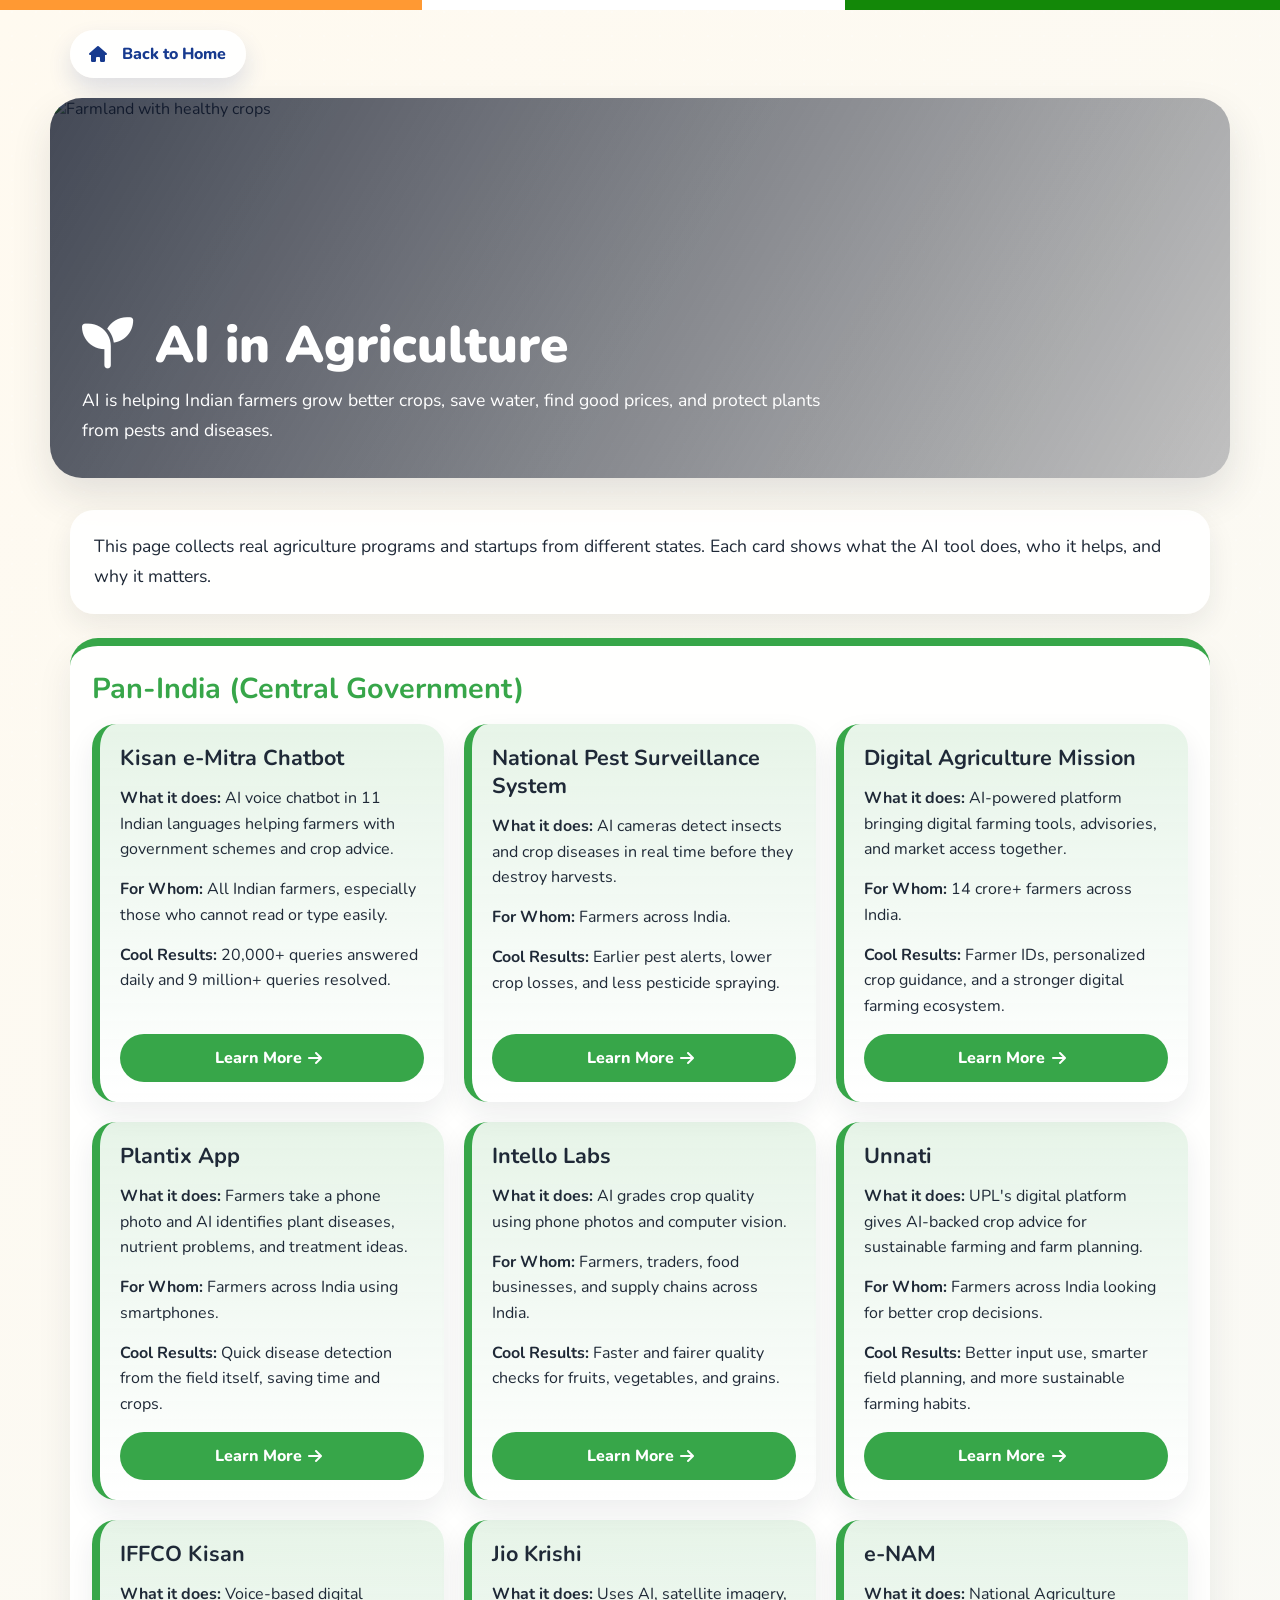
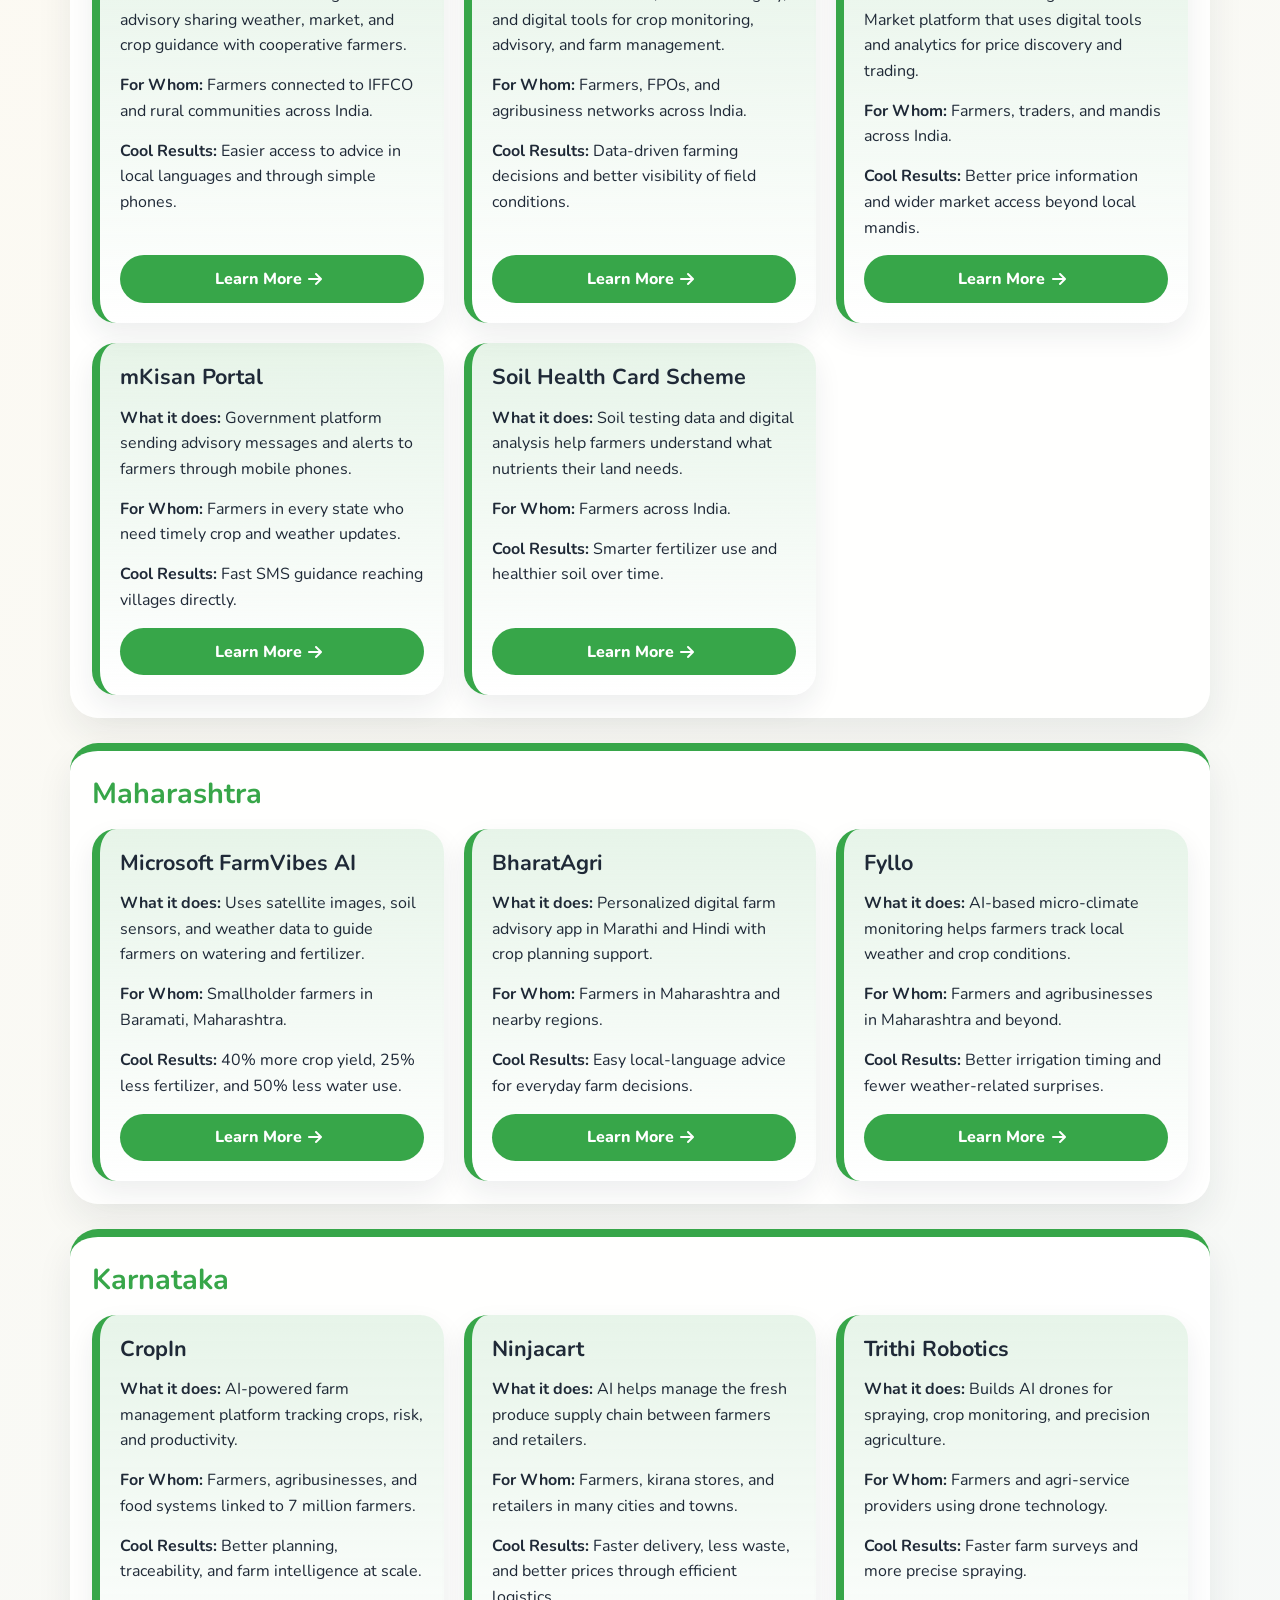
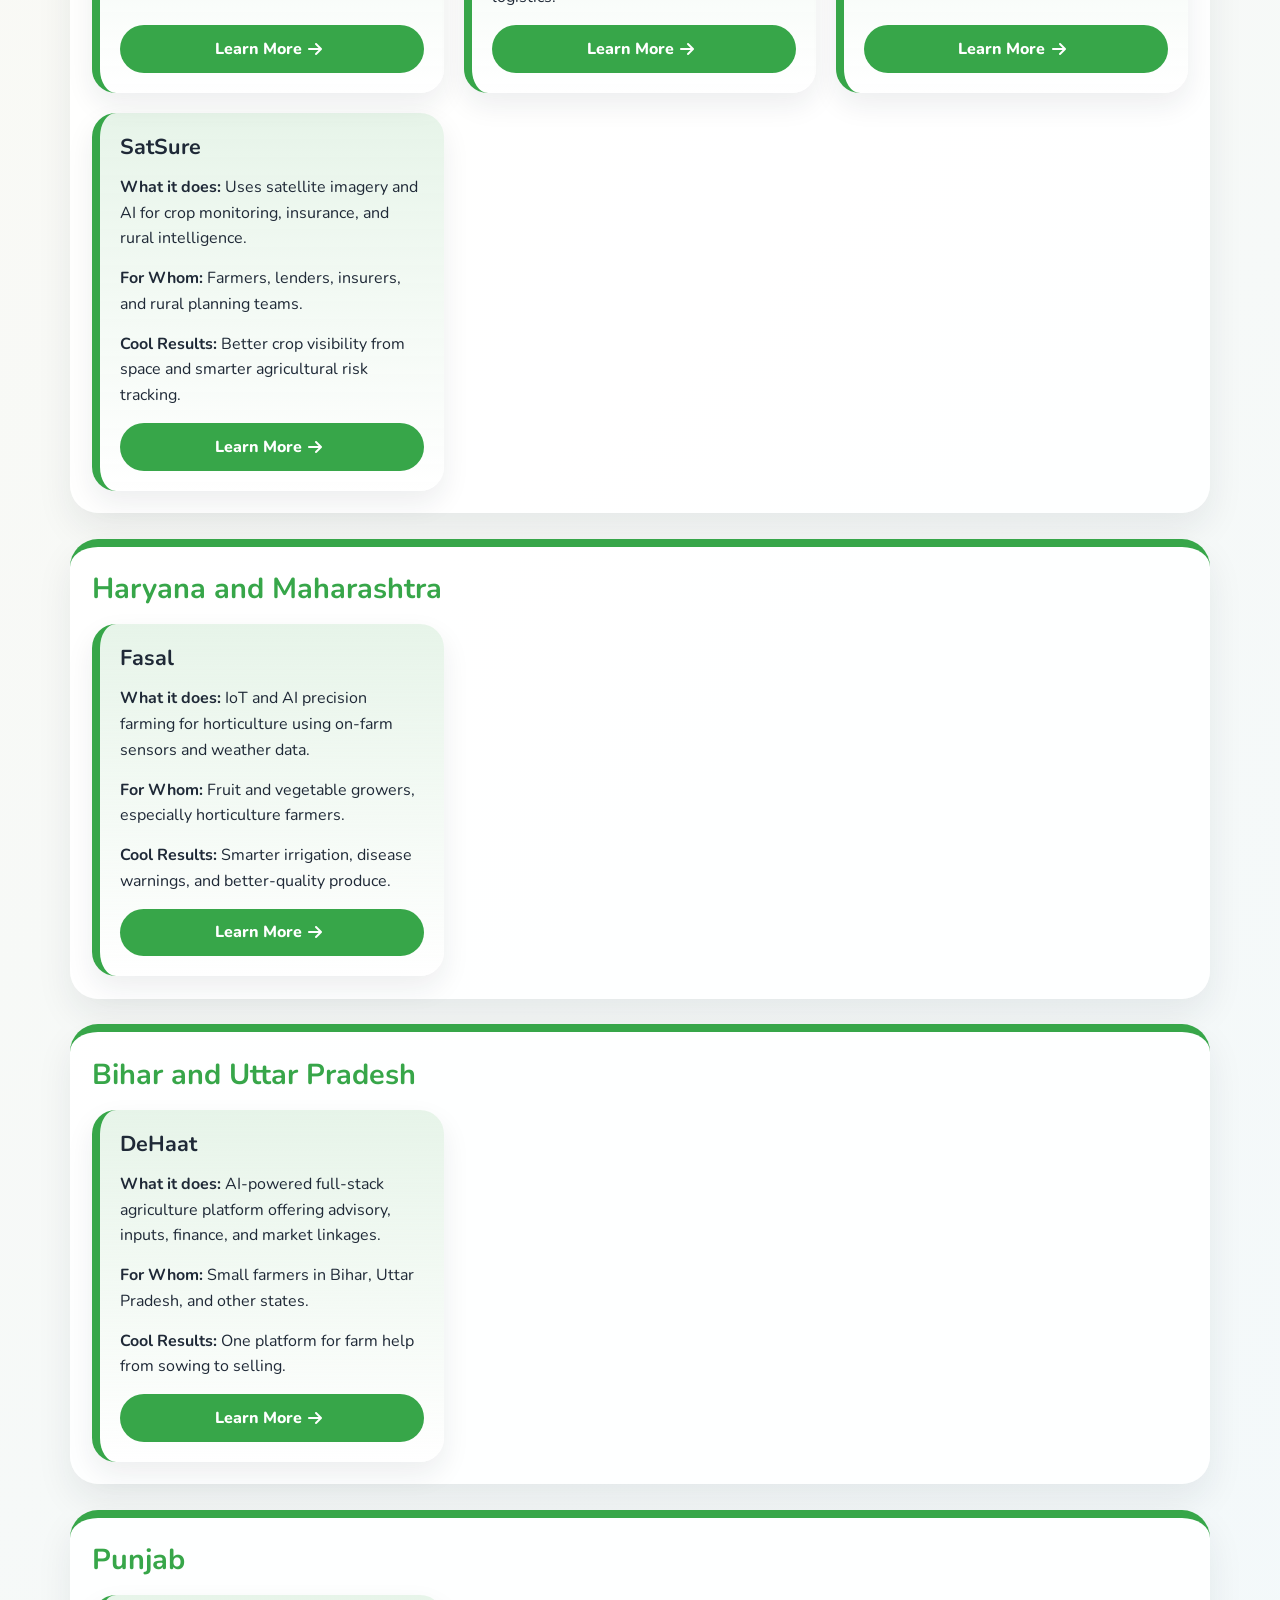
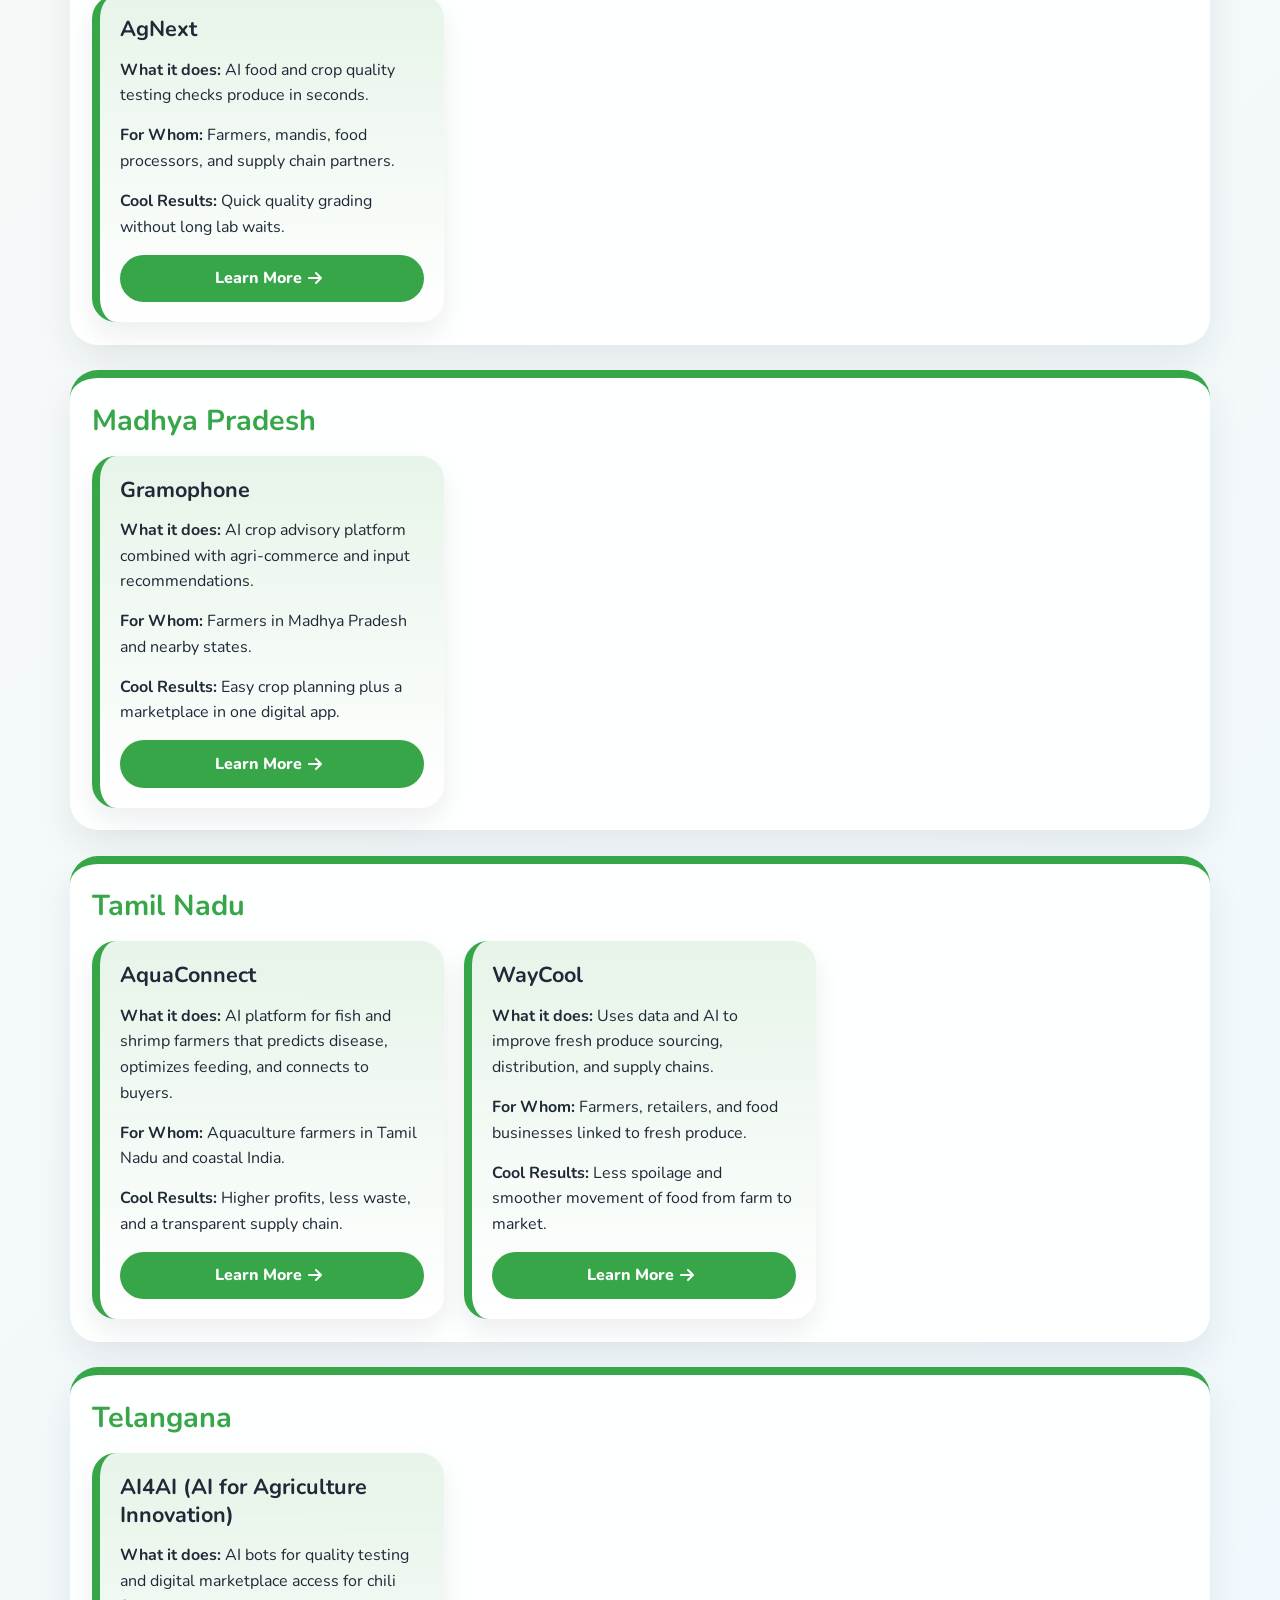
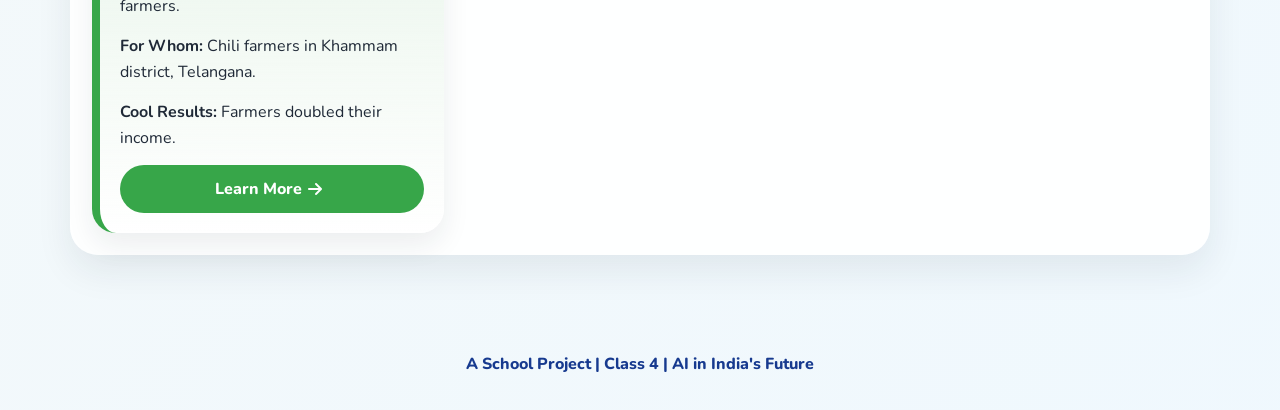
==== agriculture.html @ e77ab3bb "AI in India - school project website Co-authored-by: Copilot <223556219+Copilot@users.noreply.github" ====
<!DOCTYPE html>
<html lang="en">
<head>
    <meta charset="UTF-8">
    <meta name="viewport" content="width=device-width, initial-scale=1.0">
    <title>Agriculture | AI in India's Future</title>
    <link rel="preconnect" href="https://fonts.googleapis.com">
    <link rel="preconnect" href="https://fonts.gstatic.com" crossorigin>
    <link href="https://fonts.googleapis.com/css2?family=Nunito:wght@400;700;800;900&display=swap" rel="stylesheet">
    <link rel="stylesheet" href="https://cdnjs.cloudflare.com/ajax/libs/font-awesome/6.5.0/css/all.min.css">
    <link rel="stylesheet" href="style.css">
</head>
<body class="page-theme page-agriculture">
    <div class="tricolor-strip"></div>
    <header class="page-header">
        <a class="back-home" href="index.html"><i class="fas fa-home"></i> Back to Home</a>
    </header>

    <section class="hero-banner reveal">
        <img src="https://images.unsplash.com/photo-1625246333195-78d9c38ad449?w=1200&h=400&fit=crop" alt="Farmland with healthy crops">
        <div class="hero-overlay"></div>
        <div class="hero-text">
            <h1><i class="fas fa-seedling"></i> AI in Agriculture</h1>
            <p>AI is helping Indian farmers grow better crops, save water, find good prices, and protect plants from pests and diseases.</p>
        </div>
    </section>

    <main class="page-content">
        <section class="page-intro reveal">
            This page collects real agriculture programs and startups from different states. Each card shows what the AI tool does, who it helps, and why it matters.
        </section>

        <section class="state-section reveal">
            <h2 class="state-title">Pan-India (Central Government)</h2>
            <div class="program-grid">
                <article class="program-card"><h3>Kisan e-Mitra Chatbot</h3><p><strong> What it does:</strong> AI voice chatbot in 11 Indian languages helping farmers with government schemes and crop advice.</p><p><strong> For Whom:</strong> All Indian farmers, especially those who cannot read or type easily.</p><p><strong> Cool Results:</strong> 20,000+ queries answered daily and 9 million+ queries resolved.</p><a class="learn-more" href="https://pmkisan.gov.in" target="_blank" rel="noopener noreferrer">Learn More <i class="fas fa-arrow-right"></i></a></article>
                <article class="program-card"><h3>National Pest Surveillance System</h3><p><strong> What it does:</strong> AI cameras detect insects and crop diseases in real time before they destroy harvests.</p><p><strong> For Whom:</strong> Farmers across India.</p><p><strong> Cool Results:</strong> Earlier pest alerts, lower crop losses, and less pesticide spraying.</p><a class="learn-more" href="https://agriwelfare.gov.in" target="_blank" rel="noopener noreferrer">Learn More <i class="fas fa-arrow-right"></i></a></article>
                <article class="program-card"><h3>Digital Agriculture Mission</h3><p><strong> What it does:</strong> AI-powered platform bringing digital farming tools, advisories, and market access together.</p><p><strong> For Whom:</strong> 14 crore+ farmers across India.</p><p><strong> Cool Results:</strong> Farmer IDs, personalized crop guidance, and a stronger digital farming ecosystem.</p><a class="learn-more" href="https://agriwelfare.gov.in" target="_blank" rel="noopener noreferrer">Learn More <i class="fas fa-arrow-right"></i></a></article>
                <article class="program-card"><h3>Plantix App</h3><p><strong> What it does:</strong> Farmers take a phone photo and AI identifies plant diseases, nutrient problems, and treatment ideas.</p><p><strong> For Whom:</strong> Farmers across India using smartphones.</p><p><strong> Cool Results:</strong> Quick disease detection from the field itself, saving time and crops.</p><a class="learn-more" href="https://plantix.net" target="_blank" rel="noopener noreferrer">Learn More <i class="fas fa-arrow-right"></i></a></article>
                <article class="program-card"><h3>Intello Labs</h3><p><strong> What it does:</strong> AI grades crop quality using phone photos and computer vision.</p><p><strong> For Whom:</strong> Farmers, traders, food businesses, and supply chains across India.</p><p><strong> Cool Results:</strong> Faster and fairer quality checks for fruits, vegetables, and grains.</p><a class="learn-more" href="https://www.intellolabs.com" target="_blank" rel="noopener noreferrer">Learn More <i class="fas fa-arrow-right"></i></a></article>
                <article class="program-card"><h3>Unnati</h3><p><strong> What it does:</strong> UPL's digital platform gives AI-backed crop advice for sustainable farming and farm planning.</p><p><strong> For Whom:</strong> Farmers across India looking for better crop decisions.</p><p><strong> Cool Results:</strong> Better input use, smarter field planning, and more sustainable farming habits.</p><a class="learn-more" href="https://www.upl-ltd.com" target="_blank" rel="noopener noreferrer">Learn More <i class="fas fa-arrow-right"></i></a></article>
                <article class="program-card"><h3>IFFCO Kisan</h3><p><strong> What it does:</strong> Voice-based digital advisory sharing weather, market, and crop guidance with cooperative farmers.</p><p><strong> For Whom:</strong> Farmers connected to IFFCO and rural communities across India.</p><p><strong> Cool Results:</strong> Easier access to advice in local languages and through simple phones.</p><a class="learn-more" href="https://www.iffcokisan.com" target="_blank" rel="noopener noreferrer">Learn More <i class="fas fa-arrow-right"></i></a></article>
                <article class="program-card"><h3>Jio Krishi</h3><p><strong> What it does:</strong> Uses AI, satellite imagery, and digital tools for crop monitoring, advisory, and farm management.</p><p><strong> For Whom:</strong> Farmers, FPOs, and agribusiness networks across India.</p><p><strong> Cool Results:</strong> Data-driven farming decisions and better visibility of field conditions.</p><a class="learn-more" href="https://jiokrishi.com" target="_blank" rel="noopener noreferrer">Learn More <i class="fas fa-arrow-right"></i></a></article>
                <article class="program-card"><h3>e-NAM</h3><p><strong> What it does:</strong> National Agriculture Market platform that uses digital tools and analytics for price discovery and trading.</p><p><strong> For Whom:</strong> Farmers, traders, and mandis across India.</p><p><strong> Cool Results:</strong> Better price information and wider market access beyond local mandis.</p><a class="learn-more" href="https://enam.gov.in" target="_blank" rel="noopener noreferrer">Learn More <i class="fas fa-arrow-right"></i></a></article>
                <article class="program-card"><h3>mKisan Portal</h3><p><strong> What it does:</strong> Government platform sending advisory messages and alerts to farmers through mobile phones.</p><p><strong> For Whom:</strong> Farmers in every state who need timely crop and weather updates.</p><p><strong> Cool Results:</strong> Fast SMS guidance reaching villages directly.</p><a class="learn-more" href="https://mkisan.gov.in" target="_blank" rel="noopener noreferrer">Learn More <i class="fas fa-arrow-right"></i></a></article>
                <article class="program-card"><h3>Soil Health Card Scheme</h3><p><strong> What it does:</strong> Soil testing data and digital analysis help farmers understand what nutrients their land needs.</p><p><strong> For Whom:</strong> Farmers across India.</p><p><strong> Cool Results:</strong> Smarter fertilizer use and healthier soil over time.</p><a class="learn-more" href="https://soilhealth.dac.gov.in" target="_blank" rel="noopener noreferrer">Learn More <i class="fas fa-arrow-right"></i></a></article>
            </div>
        </section>

        <section class="state-section reveal">
            <h2 class="state-title">Maharashtra</h2>
            <div class="program-grid">
                <article class="program-card"><h3>Microsoft FarmVibes AI</h3><p><strong> What it does:</strong> Uses satellite images, soil sensors, and weather data to guide farmers on watering and fertilizer.</p><p><strong> For Whom:</strong> Smallholder farmers in Baramati, Maharashtra.</p><p><strong> Cool Results:</strong> 40% more crop yield, 25% less fertilizer, and 50% less water use.</p><a class="learn-more" href="https://github.com/microsoft/farmvibes-ai" target="_blank" rel="noopener noreferrer">Learn More <i class="fas fa-arrow-right"></i></a></article>
                <article class="program-card"><h3>BharatAgri</h3><p><strong> What it does:</strong> Personalized digital farm advisory app in Marathi and Hindi with crop planning support.</p><p><strong> For Whom:</strong> Farmers in Maharashtra and nearby regions.</p><p><strong> Cool Results:</strong> Easy local-language advice for everyday farm decisions.</p><a class="learn-more" href="https://bharatagri.app" target="_blank" rel="noopener noreferrer">Learn More <i class="fas fa-arrow-right"></i></a></article>
                <article class="program-card"><h3>Fyllo</h3><p><strong> What it does:</strong> AI-based micro-climate monitoring helps farmers track local weather and crop conditions.</p><p><strong> For Whom:</strong> Farmers and agribusinesses in Maharashtra and beyond.</p><p><strong> Cool Results:</strong> Better irrigation timing and fewer weather-related surprises.</p><a class="learn-more" href="https://fyllo.in" target="_blank" rel="noopener noreferrer">Learn More <i class="fas fa-arrow-right"></i></a></article>
            </div>
        </section>

        <section class="state-section reveal">
            <h2 class="state-title">Karnataka</h2>
            <div class="program-grid">
                <article class="program-card"><h3>CropIn</h3><p><strong> What it does:</strong> AI-powered farm management platform tracking crops, risk, and productivity.</p><p><strong> For Whom:</strong> Farmers, agribusinesses, and food systems linked to 7 million farmers.</p><p><strong> Cool Results:</strong> Better planning, traceability, and farm intelligence at scale.</p><a class="learn-more" href="https://www.cropin.com" target="_blank" rel="noopener noreferrer">Learn More <i class="fas fa-arrow-right"></i></a></article>
                <article class="program-card"><h3>Ninjacart</h3><p><strong> What it does:</strong> AI helps manage the fresh produce supply chain between farmers and retailers.</p><p><strong> For Whom:</strong> Farmers, kirana stores, and retailers in many cities and towns.</p><p><strong> Cool Results:</strong> Faster delivery, less waste, and better prices through efficient logistics.</p><a class="learn-more" href="https://www.ninjacart.com" target="_blank" rel="noopener noreferrer">Learn More <i class="fas fa-arrow-right"></i></a></article>
                <article class="program-card"><h3>Trithi Robotics</h3><p><strong> What it does:</strong> Builds AI drones for spraying, crop monitoring, and precision agriculture.</p><p><strong> For Whom:</strong> Farmers and agri-service providers using drone technology.</p><p><strong> Cool Results:</strong> Faster farm surveys and more precise spraying.</p><a class="learn-more" href="https://www.startupindia.gov.in" target="_blank" rel="noopener noreferrer">Learn More <i class="fas fa-arrow-right"></i></a></article>
                <article class="program-card"><h3>SatSure</h3><p><strong> What it does:</strong> Uses satellite imagery and AI for crop monitoring, insurance, and rural intelligence.</p><p><strong> For Whom:</strong> Farmers, lenders, insurers, and rural planning teams.</p><p><strong> Cool Results:</strong> Better crop visibility from space and smarter agricultural risk tracking.</p><a class="learn-more" href="https://www.satsure.co" target="_blank" rel="noopener noreferrer">Learn More <i class="fas fa-arrow-right"></i></a></article>
            </div>
        </section>

        <section class="state-section reveal">
            <h2 class="state-title">Haryana and Maharashtra</h2>
            <div class="program-grid">
                <article class="program-card"><h3>Fasal</h3><p><strong> What it does:</strong> IoT and AI precision farming for horticulture using on-farm sensors and weather data.</p><p><strong> For Whom:</strong> Fruit and vegetable growers, especially horticulture farmers.</p><p><strong> Cool Results:</strong> Smarter irrigation, disease warnings, and better-quality produce.</p><a class="learn-more" href="https://fasal.co" target="_blank" rel="noopener noreferrer">Learn More <i class="fas fa-arrow-right"></i></a></article>
            </div>
        </section>

        <section class="state-section reveal">
            <h2 class="state-title">Bihar and Uttar Pradesh</h2>
            <div class="program-grid">
                <article class="program-card"><h3>DeHaat</h3><p><strong> What it does:</strong> AI-powered full-stack agriculture platform offering advisory, inputs, finance, and market linkages.</p><p><strong> For Whom:</strong> Small farmers in Bihar, Uttar Pradesh, and other states.</p><p><strong> Cool Results:</strong> One platform for farm help from sowing to selling.</p><a class="learn-more" href="https://www.dehaat.com" target="_blank" rel="noopener noreferrer">Learn More <i class="fas fa-arrow-right"></i></a></article>
            </div>
        </section>

        <section class="state-section reveal">
            <h2 class="state-title">Punjab</h2>
            <div class="program-grid">
                <article class="program-card"><h3>AgNext</h3><p><strong> What it does:</strong> AI food and crop quality testing checks produce in seconds.</p><p><strong> For Whom:</strong> Farmers, mandis, food processors, and supply chain partners.</p><p><strong> Cool Results:</strong> Quick quality grading without long lab waits.</p><a class="learn-more" href="https://www.agnext.com" target="_blank" rel="noopener noreferrer">Learn More <i class="fas fa-arrow-right"></i></a></article>
            </div>
        </section>

        <section class="state-section reveal">
            <h2 class="state-title">Madhya Pradesh</h2>
            <div class="program-grid">
                <article class="program-card"><h3>Gramophone</h3><p><strong> What it does:</strong> AI crop advisory platform combined with agri-commerce and input recommendations.</p><p><strong> For Whom:</strong> Farmers in Madhya Pradesh and nearby states.</p><p><strong> Cool Results:</strong> Easy crop planning plus a marketplace in one digital app.</p><a class="learn-more" href="https://agriwelfare.gov.in" target="_blank" rel="noopener noreferrer">Learn More <i class="fas fa-arrow-right"></i></a></article>
            </div>
        </section>

        <section class="state-section reveal">
            <h2 class="state-title">Tamil Nadu</h2>
            <div class="program-grid">
                <article class="program-card"><h3>AquaConnect</h3><p><strong> What it does:</strong> AI platform for fish and shrimp farmers that predicts disease, optimizes feeding, and connects to buyers.</p><p><strong> For Whom:</strong> Aquaculture farmers in Tamil Nadu and coastal India.</p><p><strong> Cool Results:</strong> Higher profits, less waste, and a transparent supply chain.</p><a class="learn-more" href="https://aquaconnect.blue" target="_blank" rel="noopener noreferrer">Learn More <i class="fas fa-arrow-right"></i></a></article>
                <article class="program-card"><h3>WayCool</h3><p><strong> What it does:</strong> Uses data and AI to improve fresh produce sourcing, distribution, and supply chains.</p><p><strong> For Whom:</strong> Farmers, retailers, and food businesses linked to fresh produce.</p><p><strong> Cool Results:</strong> Less spoilage and smoother movement of food from farm to market.</p><a class="learn-more" href="https://startuptn.in" target="_blank" rel="noopener noreferrer">Learn More <i class="fas fa-arrow-right"></i></a></article>
            </div>
        </section>

        <section class="state-section reveal">
            <h2 class="state-title">Telangana</h2>
            <div class="program-grid">
                <article class="program-card"><h3>AI4AI (AI for Agriculture Innovation)</h3><p><strong> What it does:</strong> AI bots for quality testing and digital marketplace access for chili farmers.</p><p><strong> For Whom:</strong> Chili farmers in Khammam district, Telangana.</p><p><strong> Cool Results:</strong> Farmers doubled their income.</p><a class="learn-more" href="https://initiatives.weforum.org/ai4ai/home" target="_blank" rel="noopener noreferrer">Learn More <i class="fas fa-arrow-right"></i></a></article>
            </div>
        </section>
    </main>

    <footer class="site-footer"><p>A School Project | Class 4 | AI in India's Future</p></footer>
    <script src="script.js"></script>
</body>
</html>
---- style.css ----
:root {
    --saffron: #ff9933;
    --green: #138808;
    --navy: #173a8f;
    --ink: #1f2937;
    --white: #ffffff;
    --shadow: 0 18px 40px rgba(31, 41, 55, 0.12);
}

* {
    box-sizing: border-box;
    margin: 0;
    padding: 0;
}

html {
    scroll-behavior: smooth;
}

body {
    font-family: 'Nunito', sans-serif;
    color: var(--ink);
    min-height: 100vh;
    overflow-x: hidden;
    background: linear-gradient(135deg, #fffaf0, #eef8ff, #f6f0ff);
    background-size: 220% 220%;
    animation: dreamyBackground 16s ease infinite;
}

body::before {
    content: "";
    position: fixed;
    inset: 0;
    pointer-events: none;
    background-image: radial-gradient(rgba(255, 255, 255, 0.7) 1px, transparent 1px);
    background-size: 24px 24px;
    opacity: 0.35;
}

a {
    color: inherit;
    text-decoration: none;
}

img {
    display: block;
    width: 100%;
    max-width: 100%;
}

.tricolor-strip {
    height: 10px;
    background: linear-gradient(90deg, var(--saffron) 0%, var(--saffron) 33%, #ffffff 33%, #ffffff 66%, var(--green) 66%, var(--green) 100%);
}

.home-header,
.page-header,
.page-content,
.site-footer {
    position: relative;
    z-index: 1;
}

.home-header {
    max-width: 1100px;
    margin: 0 auto;
    padding: 2.5rem 1.25rem 1rem;
    text-align: center;
}

.eyebrow {
    display: inline-block;
    padding: 0.45rem 1rem;
    border-radius: 999px;
    background: rgba(255, 255, 255, 0.8);
    color: var(--navy);
    font-weight: 800;
    margin-bottom: 1rem;
}

.home-header h1,
.hero-text h1 {
    font-size: clamp(2rem, 4vw, 3.4rem);
    line-height: 1.1;
    font-weight: 900;
}

.home-header h1 i,
.hero-text h1 i,
.home-section-title i,
.back-home i,
.learn-more i,
.program-card strong i {
    margin-right: 0.45rem;
}

.home-subtitle,
.hero-text p,
.page-intro {
    font-size: 1.1rem;
    line-height: 1.7;
}

.home-subtitle {
    max-width: 700px;
    margin: 1rem auto 0;
}

.home-main {
    max-width: 1180px;
    margin: 0 auto;
    padding: 1rem 1.25rem 3rem;
}

.tile-grid {
    display: grid;
    grid-template-columns: 1fr;
    gap: 1.5rem;
}

.category-tile {
    position: relative;
    overflow: hidden;
    border-radius: 28px;
    background: rgba(255, 255, 255, 0.96);
    box-shadow: var(--shadow);
    border: 4px solid transparent;
    transition: transform 0.25s ease, box-shadow 0.25s ease;
}

.category-tile:hover,
.category-tile:focus-visible,
.program-card:hover,
.learn-more:hover,
.back-home:hover {
    transform: translateY(-8px);
}

.category-tile:hover,
.category-tile:focus-visible,
.program-card:hover {
    box-shadow: 0 24px 50px rgba(31, 41, 55, 0.18);
}

.category-tile img {
    height: 210px;
    object-fit: cover;
}

.tile-icon {
    position: absolute;
    top: 16px;
    right: 16px;
    width: 58px;
    height: 58px;
    display: grid;
    place-items: center;
    border-radius: 50%;
    font-size: 1.75rem;
    background: rgba(255, 255, 255, 0.92);
    box-shadow: 0 8px 20px rgba(31, 41, 55, 0.14);
}

.tile-content {
    padding: 1.25rem 1.25rem 1.5rem;
}

.tile-content h2 {
    font-size: 1.7rem;
    margin-bottom: 0.45rem;
}

.tile-content p {
    font-size: 1rem;
    line-height: 1.6;
}

.tile-agriculture { border-color: #37a649; }
.tile-healthcare { border-color: #e04c4c; }
.tile-education { border-color: #3c7df0; }
.tile-entrepreneurship { border-color: #f59332; }
.tile-environment { border-color: #1aa7a1; }
.tile-finance { border-color: #8f55d9; }

.page-theme {
    --accent: #3c7df0;
    --accent-soft: rgba(60, 125, 240, 0.1);
}

.page-agriculture { --accent: #37a649; --accent-soft: rgba(55, 166, 73, 0.12); }
.page-healthcare { --accent: #e04c4c; --accent-soft: rgba(224, 76, 76, 0.12); }
.page-education { --accent: #3c7df0; --accent-soft: rgba(60, 125, 240, 0.12); }
.page-entrepreneurship { --accent: #f59332; --accent-soft: rgba(245, 147, 50, 0.14); }
.page-environment { --accent: #1aa7a1; --accent-soft: rgba(26, 167, 161, 0.14); }
.page-finance { --accent: #8f55d9; --accent-soft: rgba(143, 85, 217, 0.14); }

.page-header {
    max-width: 1180px;
    margin: 0 auto;
    padding: 1.25rem 1.25rem 0;
}

.back-home {
    display: inline-flex;
    align-items: center;
    gap: 0.5rem;
    min-height: 44px;
    padding: 0.8rem 1.2rem;
    border-radius: 999px;
    background: rgba(255, 255, 255, 0.92);
    color: var(--navy);
    font-weight: 800;
    box-shadow: 0 12px 25px rgba(23, 58, 143, 0.14);
    transition: transform 0.25s ease, box-shadow 0.25s ease;
}

.hero-banner {
    position: relative;
    max-width: 1180px;
    margin: 1.25rem auto 2rem;
    border-radius: 32px;
    overflow: hidden;
    box-shadow: var(--shadow);
}

.hero-banner img {
    height: min(45vw, 380px);
    min-height: 260px;
    object-fit: cover;
}

.hero-overlay {
    position: absolute;
    inset: 0;
    background: linear-gradient(120deg, rgba(15, 23, 42, 0.78), rgba(15, 23, 42, 0.25));
}

.hero-text {
    position: absolute;
    left: 2rem;
    right: 2rem;
    bottom: 2rem;
    color: var(--white);
}

.hero-text p {
    max-width: 760px;
    margin-top: 0.75rem;
}

.page-content {
    max-width: 1180px;
    margin: 0 auto;
    padding: 0 1.25rem 3rem;
}

.page-intro {
    background: rgba(255, 255, 255, 0.88);
    border-radius: 24px;
    padding: 1.4rem 1.5rem;
    margin-bottom: 1.5rem;
    box-shadow: 0 12px 28px rgba(31, 41, 55, 0.08);
}

.state-section {
    background: rgba(255, 255, 255, 0.9);
    border-radius: 28px;
    padding: 1.4rem;
    margin-bottom: 1.6rem;
    border-top: 8px solid var(--accent);
    box-shadow: 0 16px 36px rgba(31, 41, 55, 0.08);
}

.state-title {
    font-size: 1.8rem;
    color: var(--accent);
    margin-bottom: 1rem;
}

.program-grid {
    display: grid;
    grid-template-columns: 1fr;
    gap: 1.25rem;
}

.program-card {
    display: flex;
    flex-direction: column;
    gap: 0.9rem;
    background: linear-gradient(180deg, var(--accent-soft), rgba(255, 255, 255, 0.96));
    border-radius: 24px;
    padding: 1.25rem;
    border-left: 8px solid var(--accent);
    box-shadow: 0 12px 28px rgba(31, 41, 55, 0.08);
    transition: transform 0.25s ease, box-shadow 0.25s ease;
}

.program-card h3 {
    font-size: 1.35rem;
    line-height: 1.3;
}

.program-card p {
    line-height: 1.6;
}

.learn-more {
    margin-top: auto;
    display: inline-flex;
    align-items: center;
    justify-content: center;
    gap: 0.4rem;
    min-height: 44px;
    padding: 0.8rem 1.2rem;
    border-radius: 999px;
    background: var(--accent);
    color: var(--white);
    font-weight: 800;
    transition: transform 0.25s ease, opacity 0.25s ease;
}

.learn-more:hover {
    opacity: 0.92;
}

.site-footer {
    text-align: center;
    padding: 1.5rem 1rem 2.2rem;
    font-weight: 800;
    color: var(--navy);
}

.reveal {
    opacity: 0;
    transform: translateY(24px);
    transition: opacity 0.6s ease, transform 0.6s ease;
}

.reveal.visible {
    opacity: 1;
    transform: translateY(0);
}

.home-tagline {
    margin-top: 0.75rem;
    color: var(--navy);
    font-weight: 700;
}

.home-section {
    margin-bottom: 2rem;
    padding: 1.5rem;
    border-radius: 28px;
    background: rgba(255, 255, 255, 0.9);
    box-shadow: 0 16px 36px rgba(31, 41, 55, 0.08);
}

.home-section-title {
    text-align: center;
    font-size: clamp(1.7rem, 3vw, 2.3rem);
    color: var(--navy);
    margin-bottom: 1.25rem;
}

.ai-explanation {
    display: grid;
    grid-template-columns: minmax(0, 1fr) 120px;
    gap: 1.25rem;
    align-items: center;
    background: linear-gradient(135deg, rgba(55, 166, 73, 0.12), rgba(60, 125, 240, 0.08));
    border-radius: 24px;
    padding: 1.5rem;
}

.ai-text p + p {
    margin-top: 0.85rem;
}

.ai-icon {
    display: grid;
    place-items: center;
    width: 110px;
    height: 110px;
    margin: 0 auto;
    border-radius: 50%;
    font-size: 2.5rem;
    background: rgba(255, 255, 255, 0.95);
    box-shadow: 0 10px 24px rgba(31, 41, 55, 0.12);
}

.mission-box {
    border-radius: 24px;
    padding: 1.5rem;
    text-align: center;
    background: linear-gradient(135deg, rgba(23, 58, 143, 0.92), rgba(60, 125, 240, 0.82));
    color: var(--white);
}

.mission-box p + p {
    margin-top: 0.9rem;
}

.mission-quote {
    font-weight: 800;
    color: #fff4a8;
}

.facts-grid {
    display: grid;
    grid-template-columns: 1fr;
    gap: 1rem;
}

.fact {
    padding: 1rem 1.1rem;
    border-radius: 20px;
    background: linear-gradient(180deg, rgba(255, 255, 255, 0.95), rgba(238, 248, 255, 0.95));
    box-shadow: 0 12px 24px rgba(31, 41, 55, 0.08);
    font-weight: 700;
    line-height: 1.6;
    text-align: center;
}

.audio-player-card {
    border-radius: 28px;
    padding: 2rem;
    background: linear-gradient(135deg, #ffb347, #ffd76a, #fff0bf);
    box-shadow: 0 18px 36px rgba(245, 147, 50, 0.18);
    max-width: 700px;
    margin: 0 auto;
    text-align: center;
}

.audio-player-top {
    display: flex;
    justify-content: flex-start;
    align-items: center;
    gap: 1rem;
}

.audio-badge,
.audio-duration {
    font-weight: 800;
    color: #8a3f00;
}

.audio-duration {
    margin-top: 0.25rem;
}

.audio-emoji {
    font-size: 2.4rem;
}

.audio-description {
    margin-top: 1rem;
    line-height: 1.7;
}

.audio-controls {
    display: flex;
    align-items: center;
    justify-content: center;
    gap: 1rem;
    margin-top: 1.25rem;
}

.audio-play-button,
.audio-stop-button {
    border: none;
    font-family: inherit;
    font-weight: 800;
    cursor: pointer;
    min-height: 44px;
    transition: transform 0.25s ease, box-shadow 0.25s ease, opacity 0.25s ease;
}

.audio-play-button {
    width: 78px;
    height: 78px;
    border-radius: 50%;
    background: linear-gradient(135deg, #ff7a18, #ff4e50);
    color: var(--white);
    font-size: 2rem;
    box-shadow: 0 14px 28px rgba(255, 78, 80, 0.28);
}

.audio-stop-button {
    padding: 0.95rem 1.4rem;
    border-radius: 999px;
    background: rgba(255, 255, 255, 0.92);
    color: #8a3f00;
    box-shadow: 0 10px 24px rgba(138, 63, 0, 0.12);
}

.audio-play-button:hover,
.audio-stop-button:hover {
    transform: translateY(-3px);
}

.audio-play-button.is-speaking {
    animation: pulsePlayer 1.4s infinite;
}

.audio-status {
    margin-top: 1rem;
    font-weight: 800;
    color: #8a3f00;
}

@keyframes pulsePlayer {
    0% {
        box-shadow: 0 0 0 0 rgba(255, 78, 80, 0.35), 0 14px 28px rgba(255, 78, 80, 0.28);
    }
    70% {
        box-shadow: 0 0 0 18px rgba(255, 78, 80, 0), 0 14px 28px rgba(255, 78, 80, 0.28);
    }
    100% {
        box-shadow: 0 0 0 0 rgba(255, 78, 80, 0), 0 14px 28px rgba(255, 78, 80, 0.28);
    }
}

@keyframes dreamyBackground {
    0% { background-position: 0% 50%; }
    50% { background-position: 100% 50%; }
    100% { background-position: 0% 50%; }
}

@media (max-width: 480px) {
    .home-header,
    .home-main,
    .page-header,
    .page-content {
        padding-left: 1rem;
        padding-right: 1rem;
    }

    .home-header {
        padding-top: 1.75rem;
    }

    .home-header h1,
    .hero-text h1 {
        font-size: 1.9rem;
    }

    .home-subtitle,
    .hero-text p,
    .page-intro,
    .tile-content p,
    .program-card p,
    .fact,
    .audio-description {
        font-size: 0.98rem;
    }

    .home-section,
    .state-section,
    .page-intro,
    .audio-player-card {
        padding: 1rem;
        border-radius: 22px;
    }

    .hero-banner {
        border-radius: 24px;
        margin: 1rem auto 1.5rem;
    }

    .hero-banner img {
        min-height: 220px;
        height: 58vw;
    }

    .hero-text {
        left: 1rem;
        right: 1rem;
        bottom: 1rem;
    }

    .tile-content,
    .program-card {
        padding: 1rem;
    }

    .tile-content h2,
    .program-card h3,
    .state-title {
        font-size: 1.25rem;
    }

    .audio-player-top,
    .audio-controls,
    .ai-explanation {
        flex-direction: column;
        grid-template-columns: 1fr;
        text-align: center;
    }

    .audio-controls {
        align-items: stretch;
    }

    .audio-play-button,
    .audio-stop-button,
    .back-home,
    .learn-more {
        width: 100%;
        justify-content: center;
    }

    .audio-play-button {
        width: 72px;
        height: 72px;
        align-self: center;
    }

    .tile-icon {
        width: 52px;
        height: 52px;
        font-size: 1.4rem;
    }
}

@media (min-width: 481px) and (max-width: 767px) {
    .home-header,
    .home-main,
    .page-header,
    .page-content {
        padding-left: 1rem;
        padding-right: 1rem;
    }

    .hero-text {
        left: 1.25rem;
        right: 1.25rem;
        bottom: 1.25rem;
    }

    .ai-explanation {
        grid-template-columns: 1fr;
        text-align: center;
    }

    .audio-player-top,
    .audio-controls {
        flex-direction: column;
        align-items: flex-start;
    }
}

@media (min-width: 768px) and (max-width: 1024px) {
    .tile-grid,
    .program-grid,
    .facts-grid {
        grid-template-columns: repeat(2, minmax(0, 1fr));
    }

    .hero-text {
        left: 1.5rem;
        right: 1.5rem;
        bottom: 1.5rem;
    }
}

@media (min-width: 1025px) and (max-width: 1199px) {
    .tile-grid,
    .program-grid {
        grid-template-columns: repeat(2, minmax(0, 1fr));
    }

    .facts-grid {
        grid-template-columns: repeat(3, minmax(0, 1fr));
    }
}

@media (min-width: 1200px) {
    .tile-grid,
    .program-grid {
        grid-template-columns: repeat(3, minmax(0, 1fr));
    }

    .facts-grid {
        grid-template-columns: repeat(3, minmax(0, 1fr));
    }
}
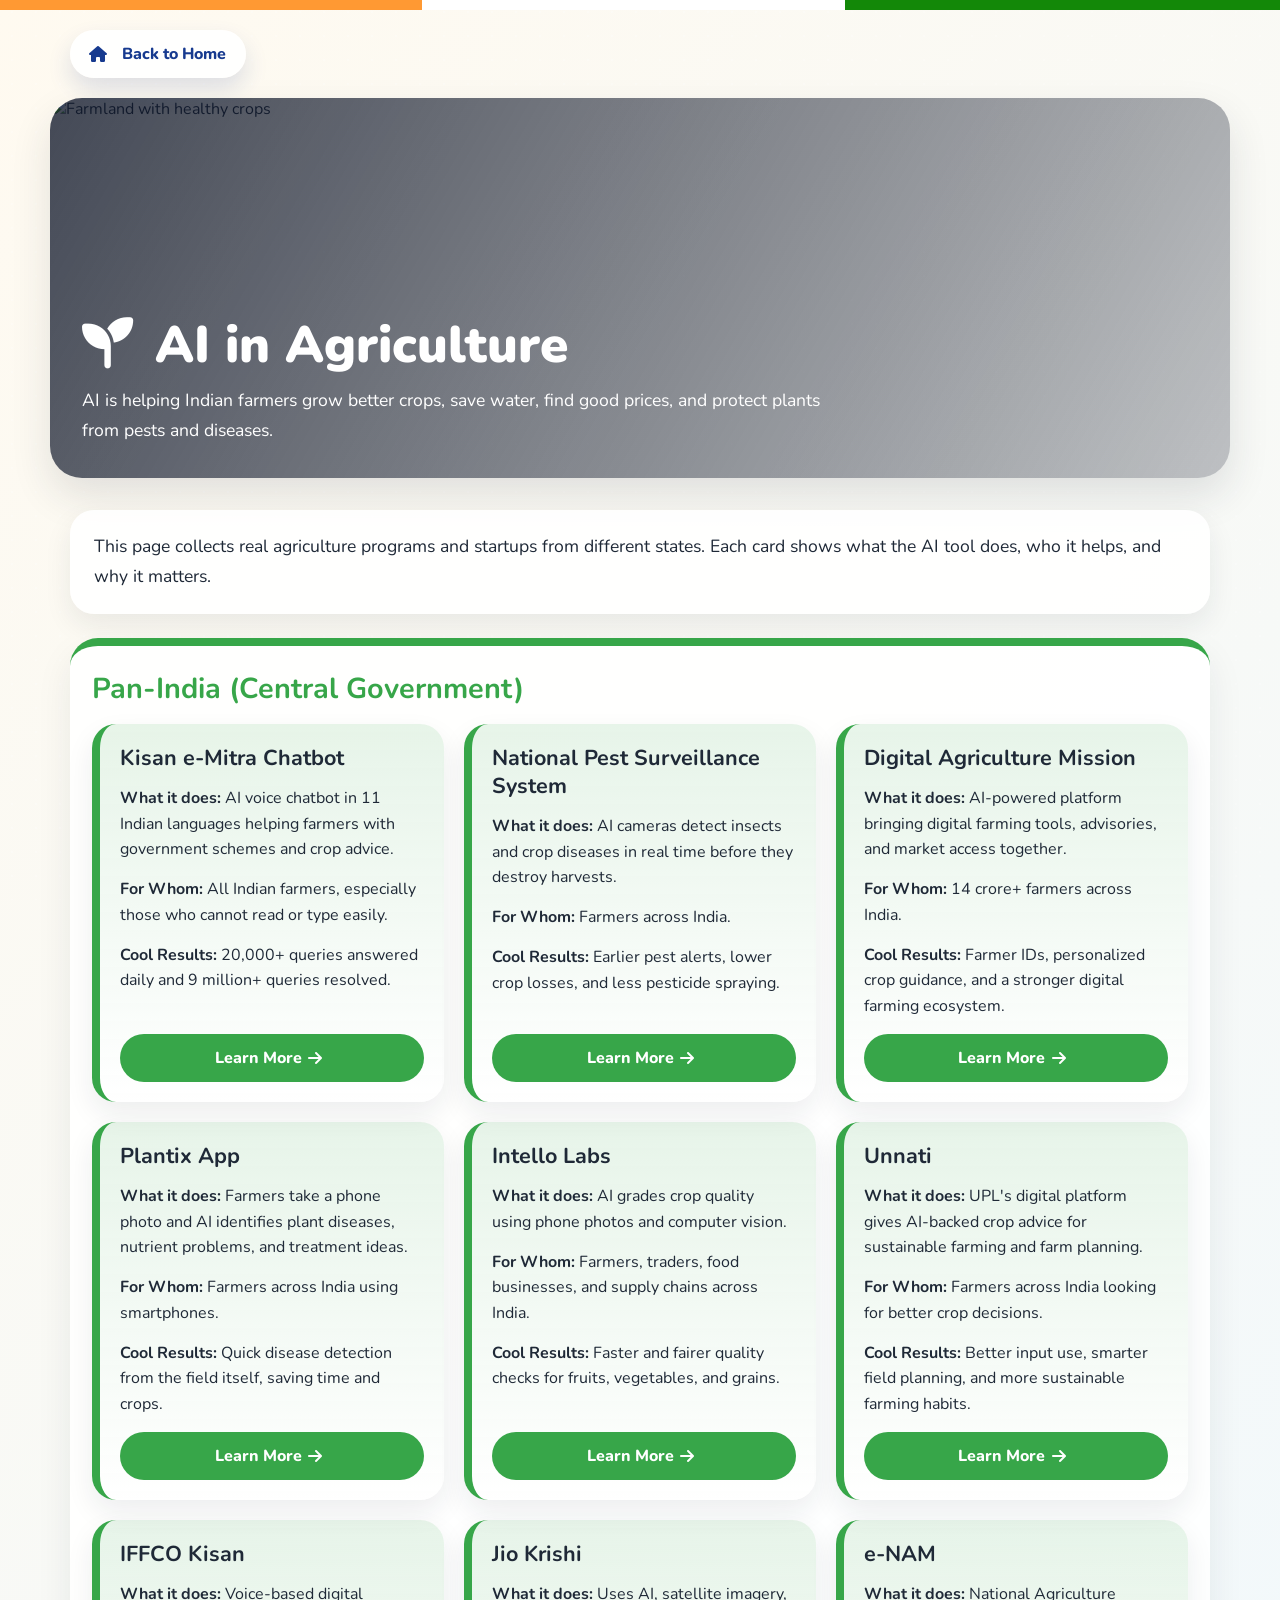
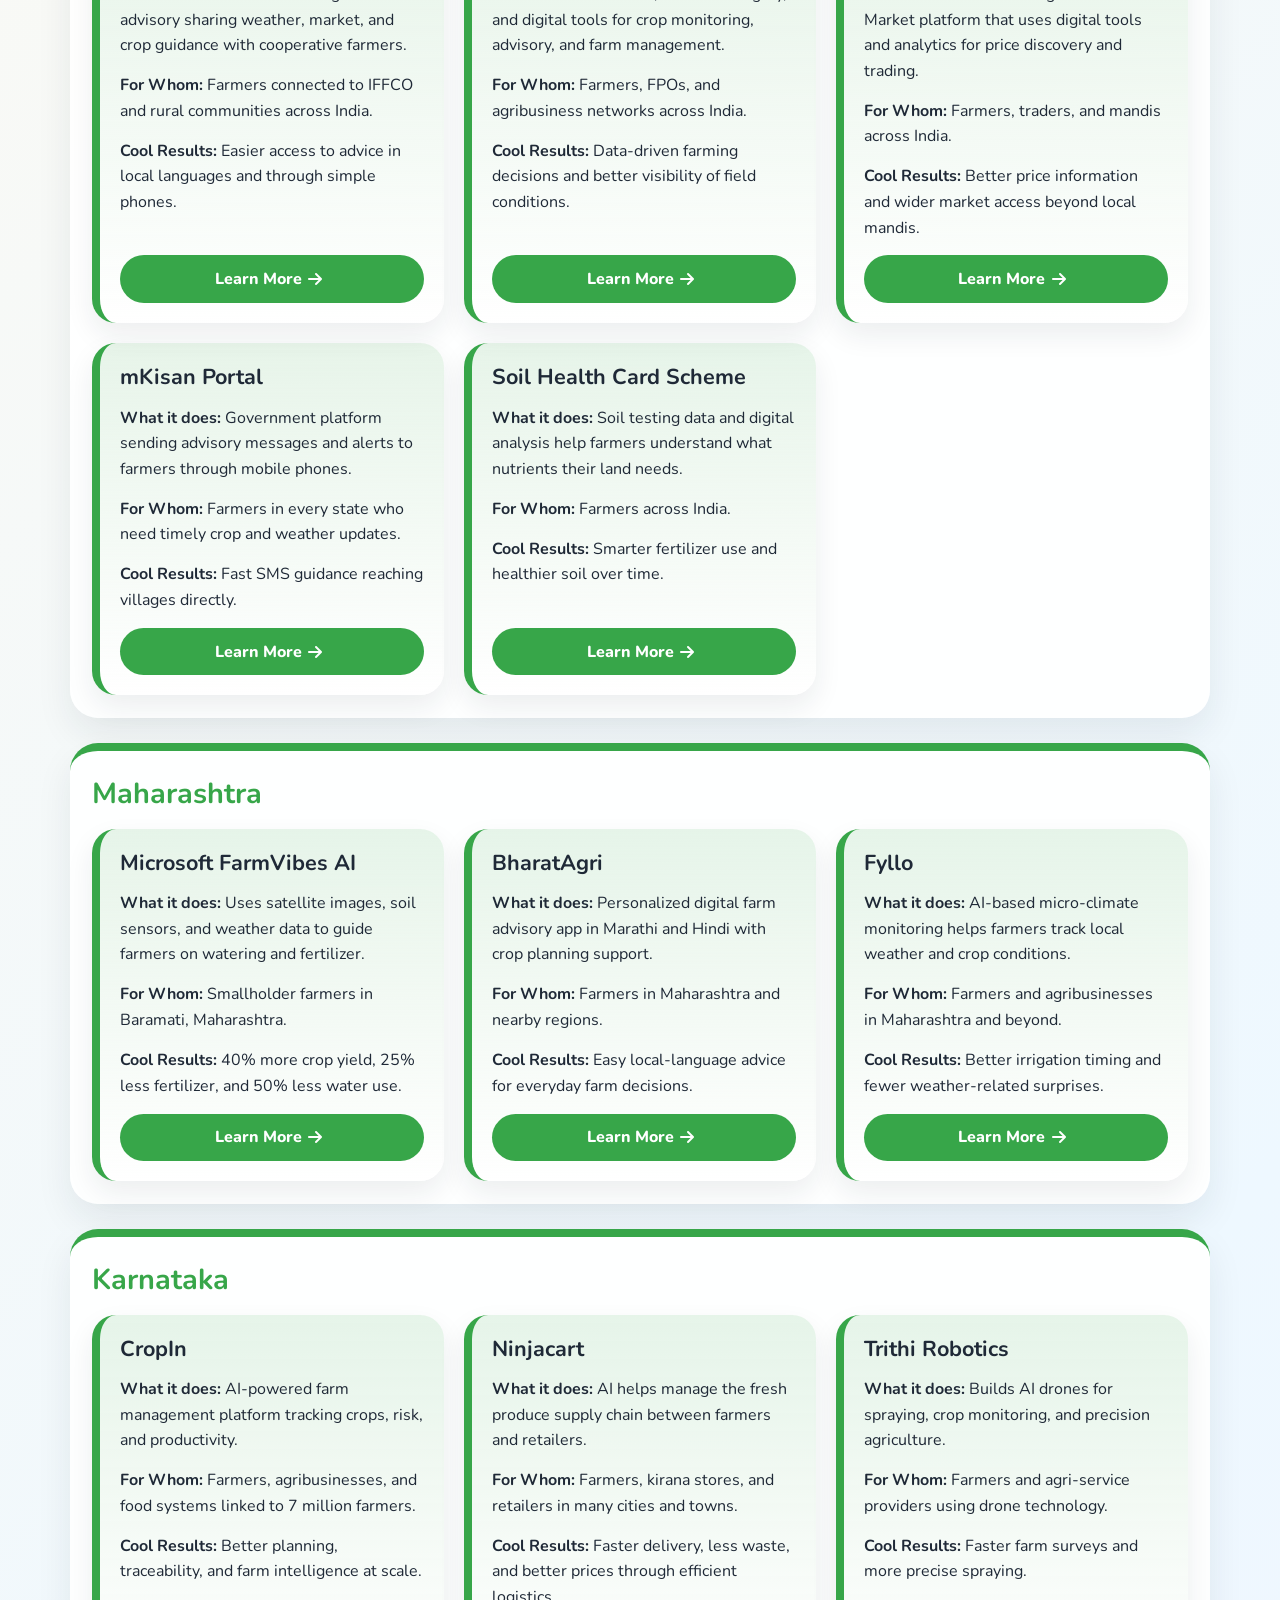
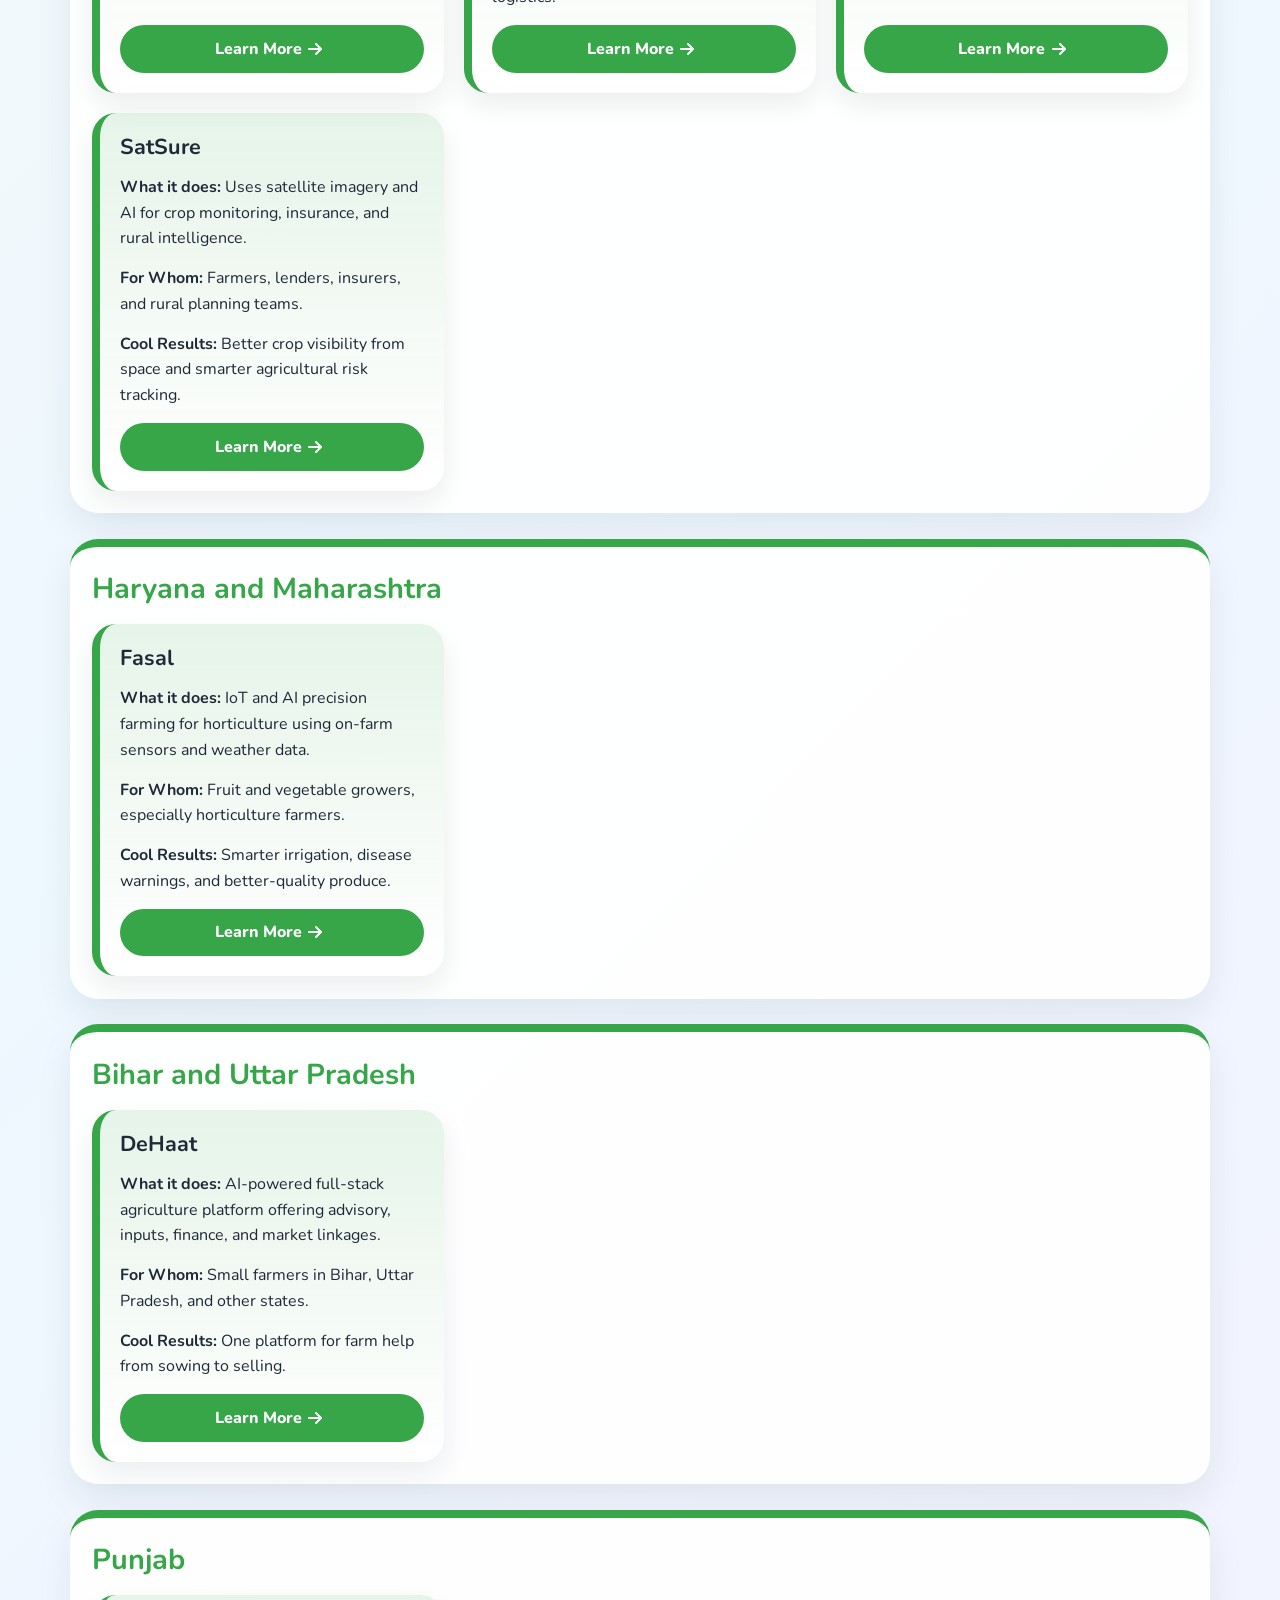
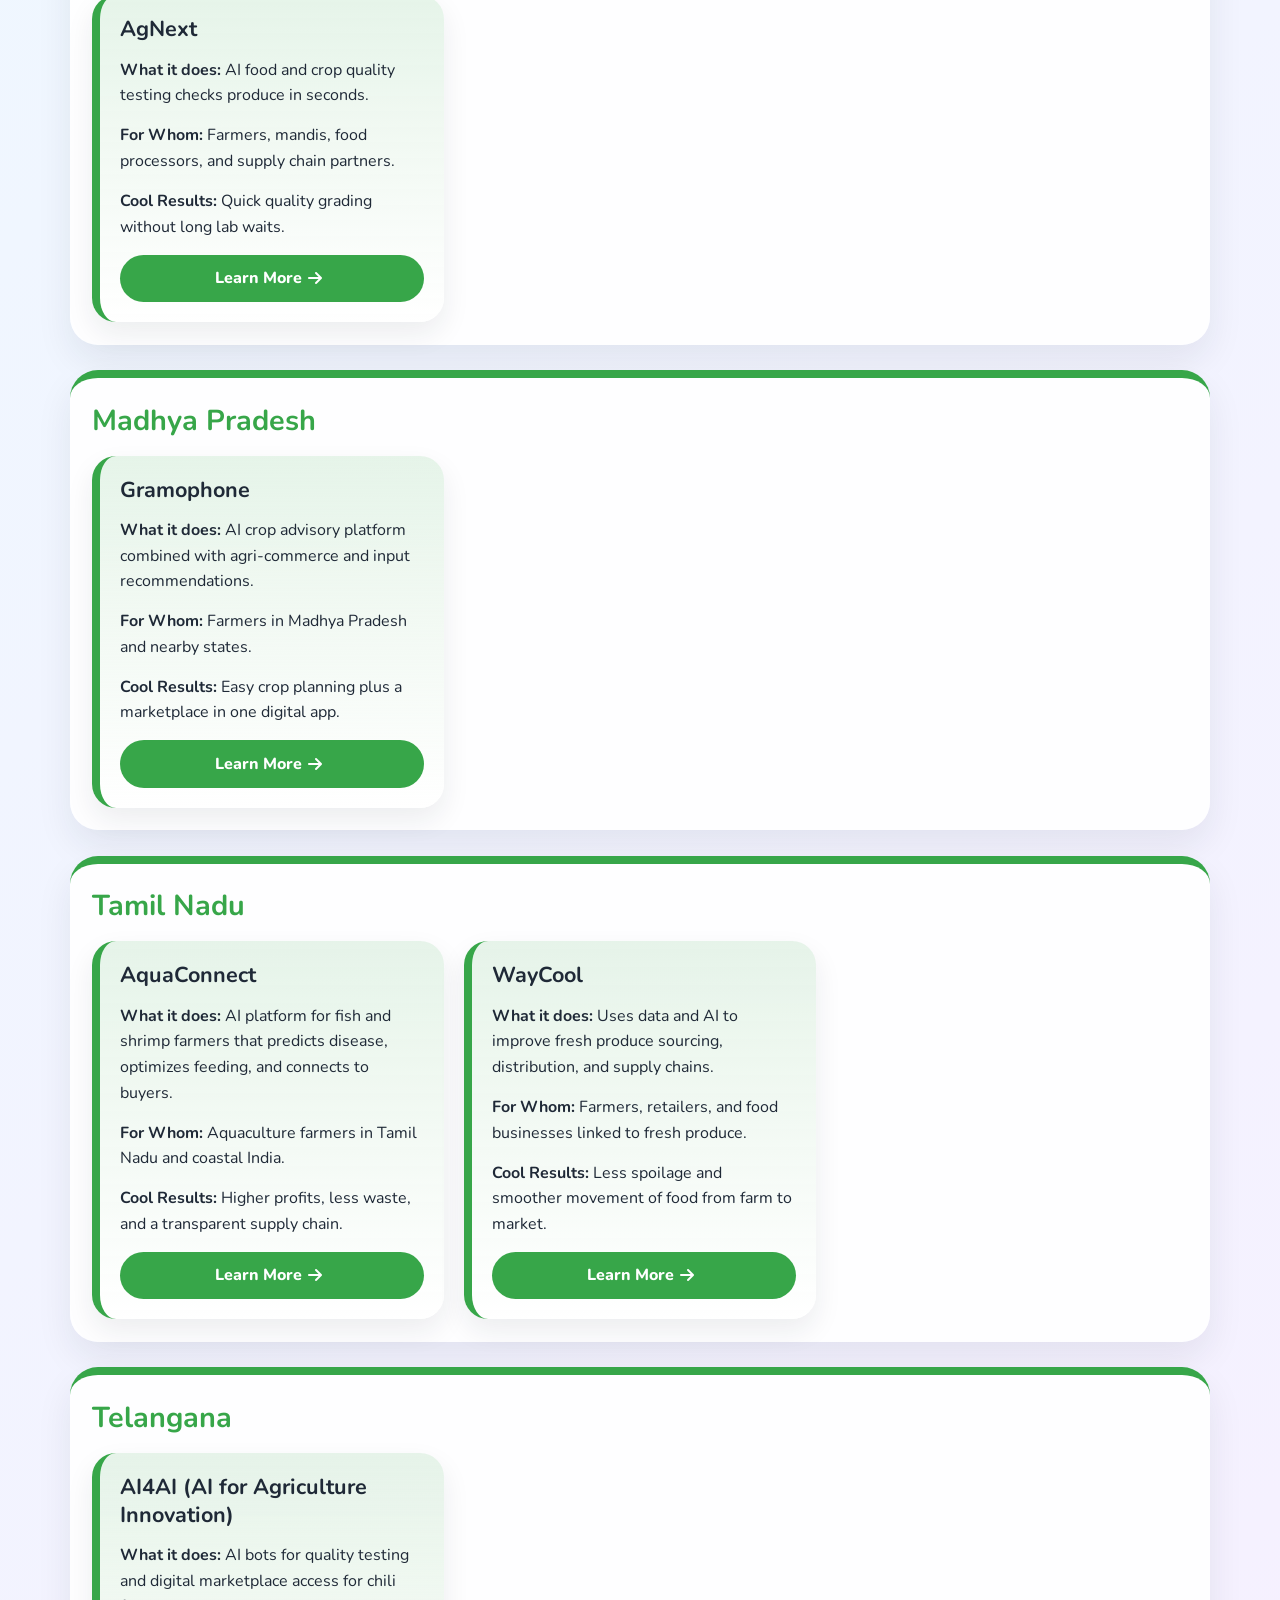
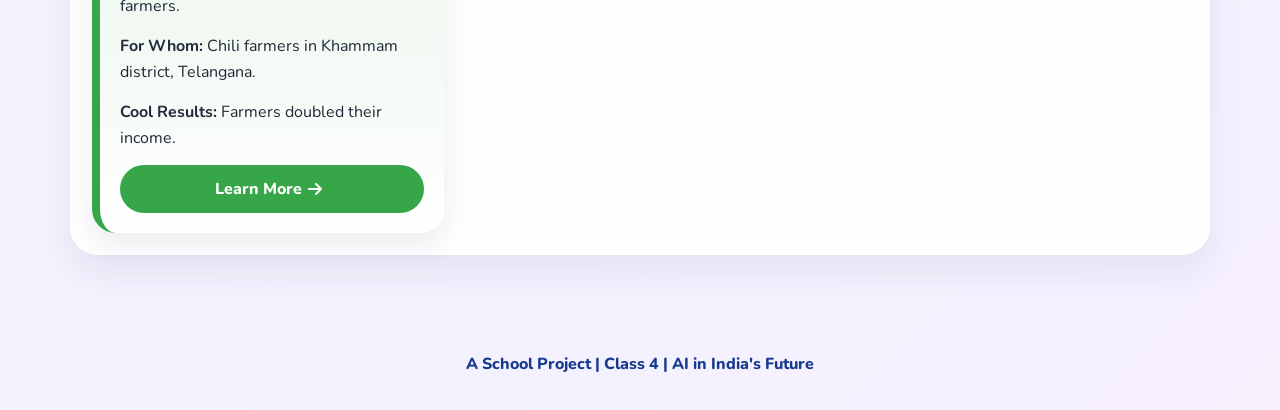
==== commit 28d87023: "Fix mobile rendering: progressive loading, lazy images, reduced GPU load - Remove expensive backgrou" ====
--- a/agriculture.html
+++ b/agriculture.html
@@ -1,4 +1,4 @@
-<!DOCTYPE html>
+﻿<!DOCTYPE html>
 <html lang="en">
 <head>
     <meta charset="UTF-8">
@@ -17,7 +17,7 @@
     </header>
 
     <section class="hero-banner reveal">
-        <img src="https://images.unsplash.com/photo-1625246333195-78d9c38ad449?w=1200&h=400&fit=crop" alt="Farmland with healthy crops">
+        <img loading="lazy" src="https://images.unsplash.com/photo-1625246333195-78d9c38ad449?w=1200&h=400&fit=crop" alt="Farmland with healthy crops">
         <div class="hero-overlay"></div>
         <div class="hero-text">
             <h1><i class="fas fa-seedling"></i> AI in Agriculture</h1>
@@ -111,6 +111,7 @@
     </main>
 
     <footer class="site-footer"><p>A School Project | Class 4 | AI in India's Future</p></footer>
-    <script src="script.js"></script>
+    <script src="script.js" defer></script>
 </body>
-</html>+</html>
+
--- a/style.css
+++ b/style.css
@@ -23,8 +23,6 @@
     min-height: 100vh;
     overflow-x: hidden;
     background: linear-gradient(135deg, #fffaf0, #eef8ff, #f6f0ff);
-    background-size: 220% 220%;
-    animation: dreamyBackground 16s ease infinite;
 }
 
 body::before {
@@ -35,6 +33,12 @@
     background-image: radial-gradient(rgba(255, 255, 255, 0.7) 1px, transparent 1px);
     background-size: 24px 24px;
     opacity: 0.35;
+}
+
+@media (max-width: 768px) {
+    body::before {
+        display: none;
+    }
 }
 
 a {
@@ -336,7 +340,8 @@
     transition: opacity 0.6s ease, transform 0.6s ease;
 }
 
-.reveal.visible {
+.reveal.visible,
+.no-js .reveal {
     opacity: 1;
     transform: translateY(0);
 }
